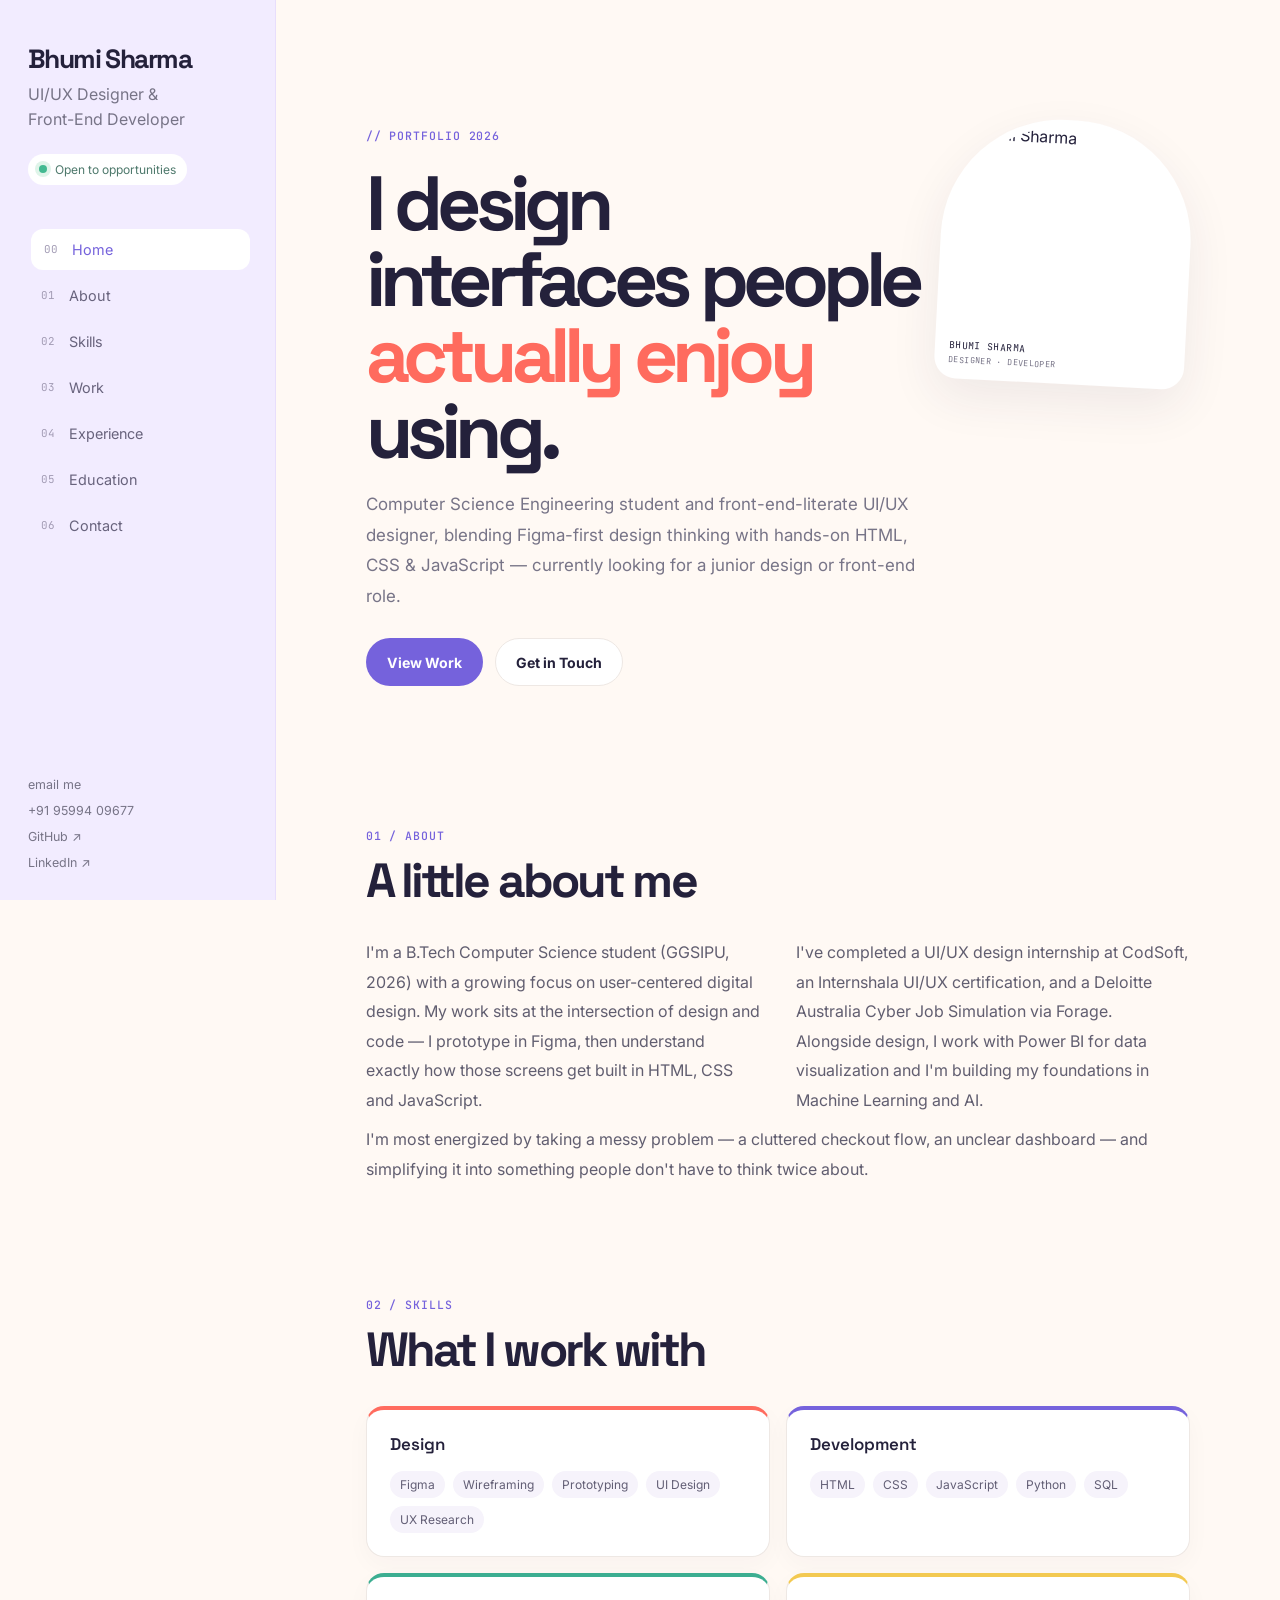
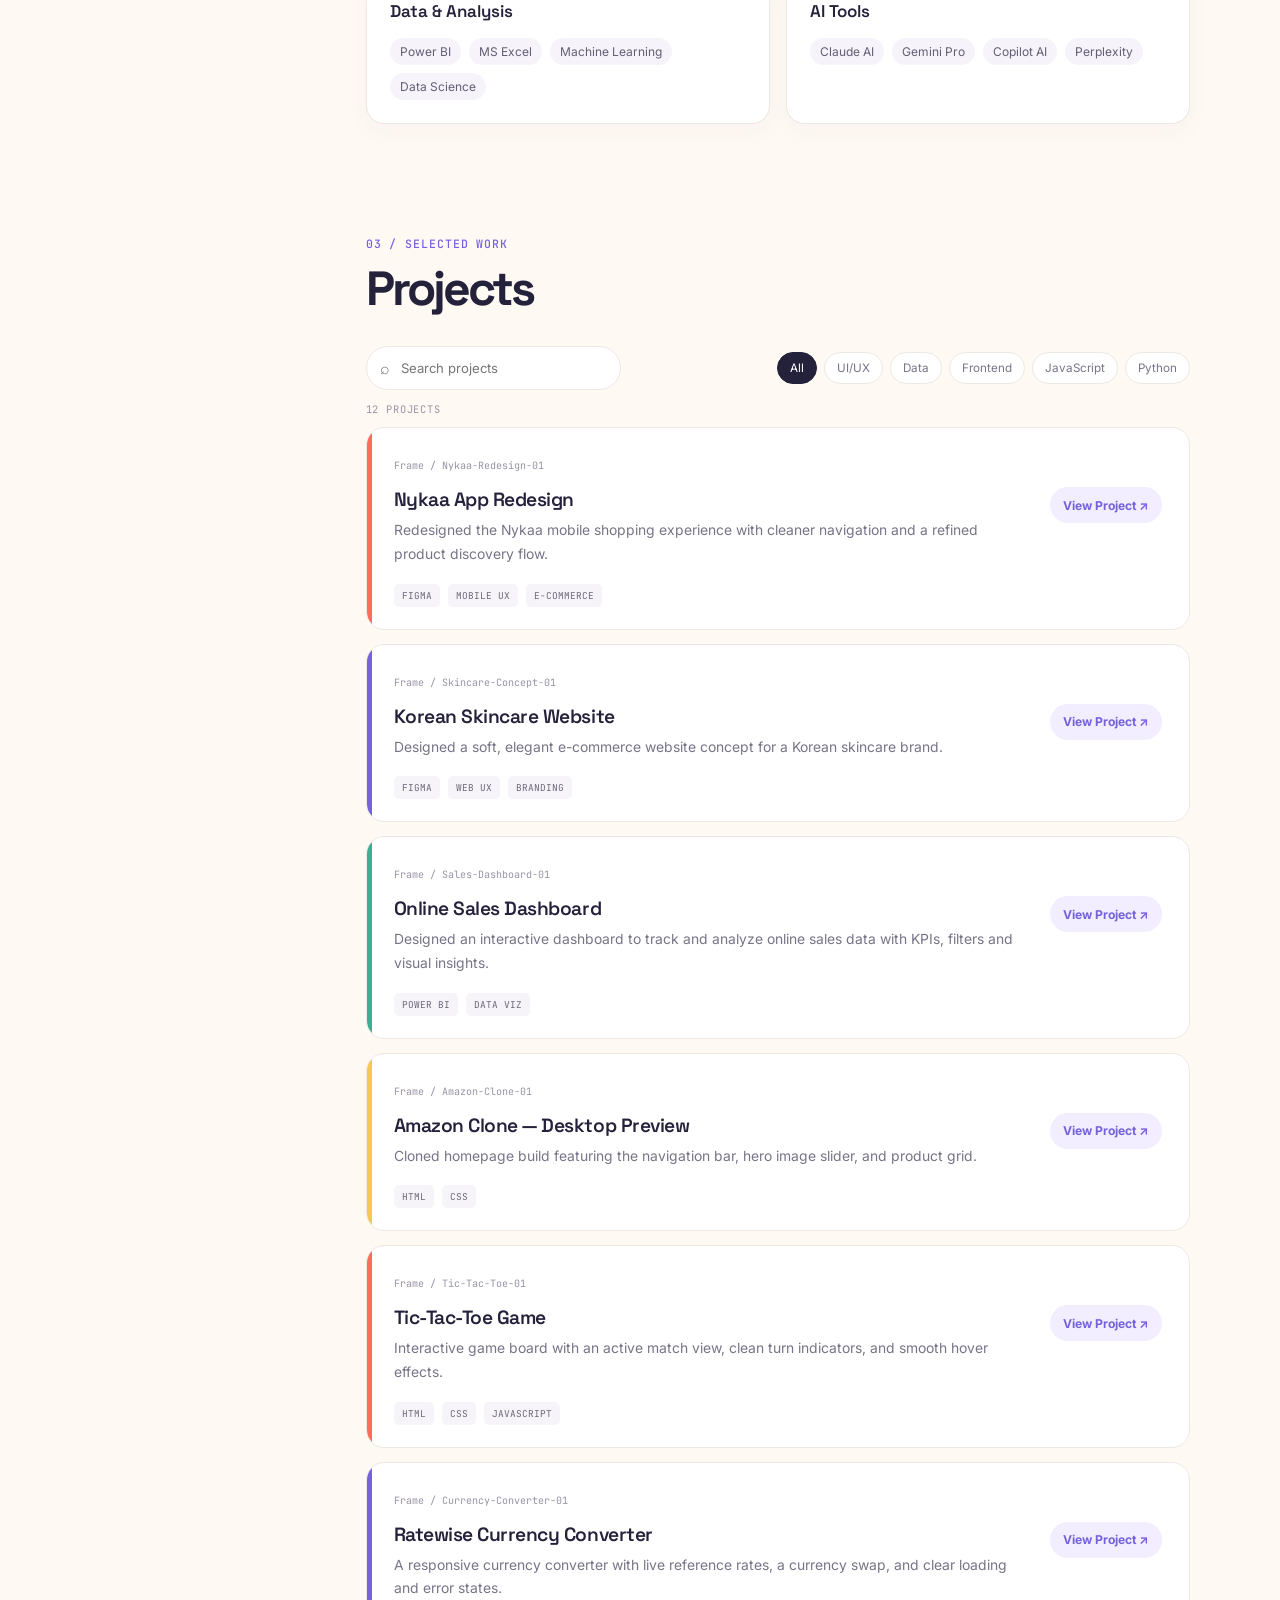
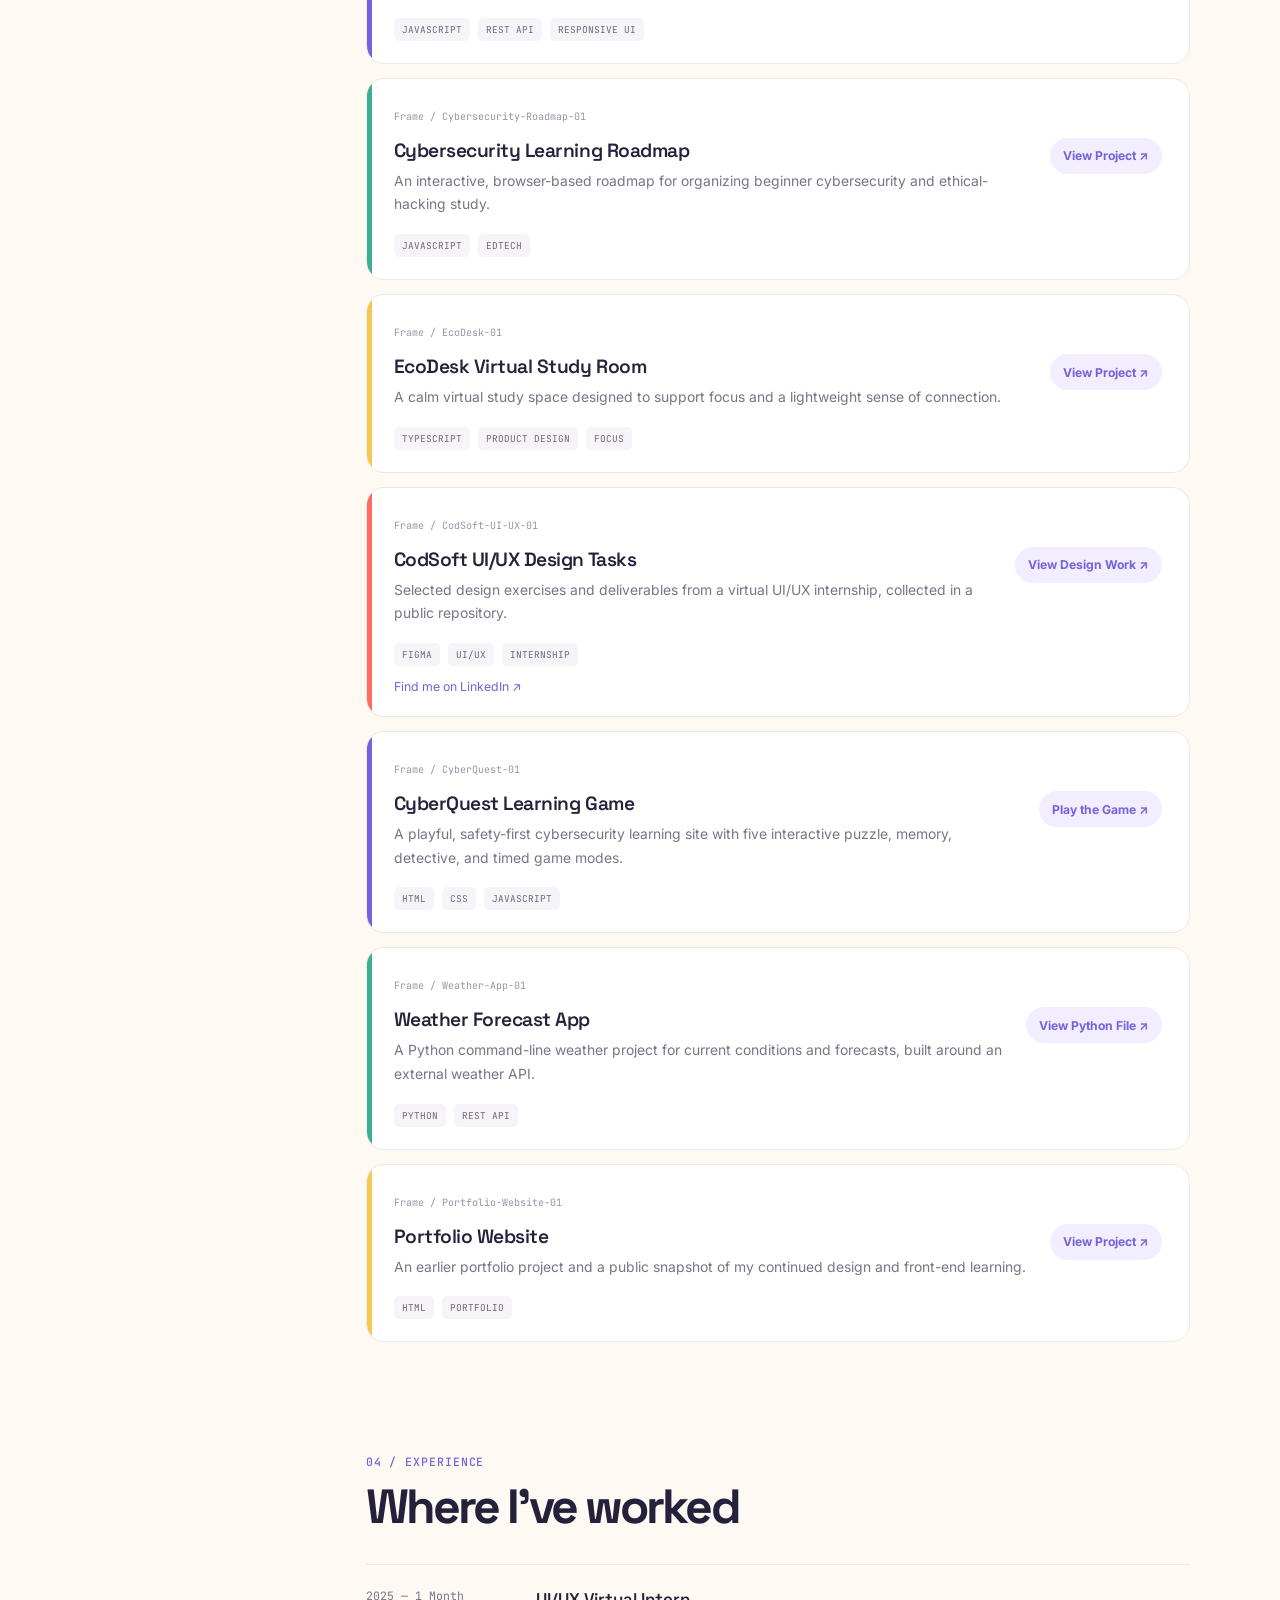
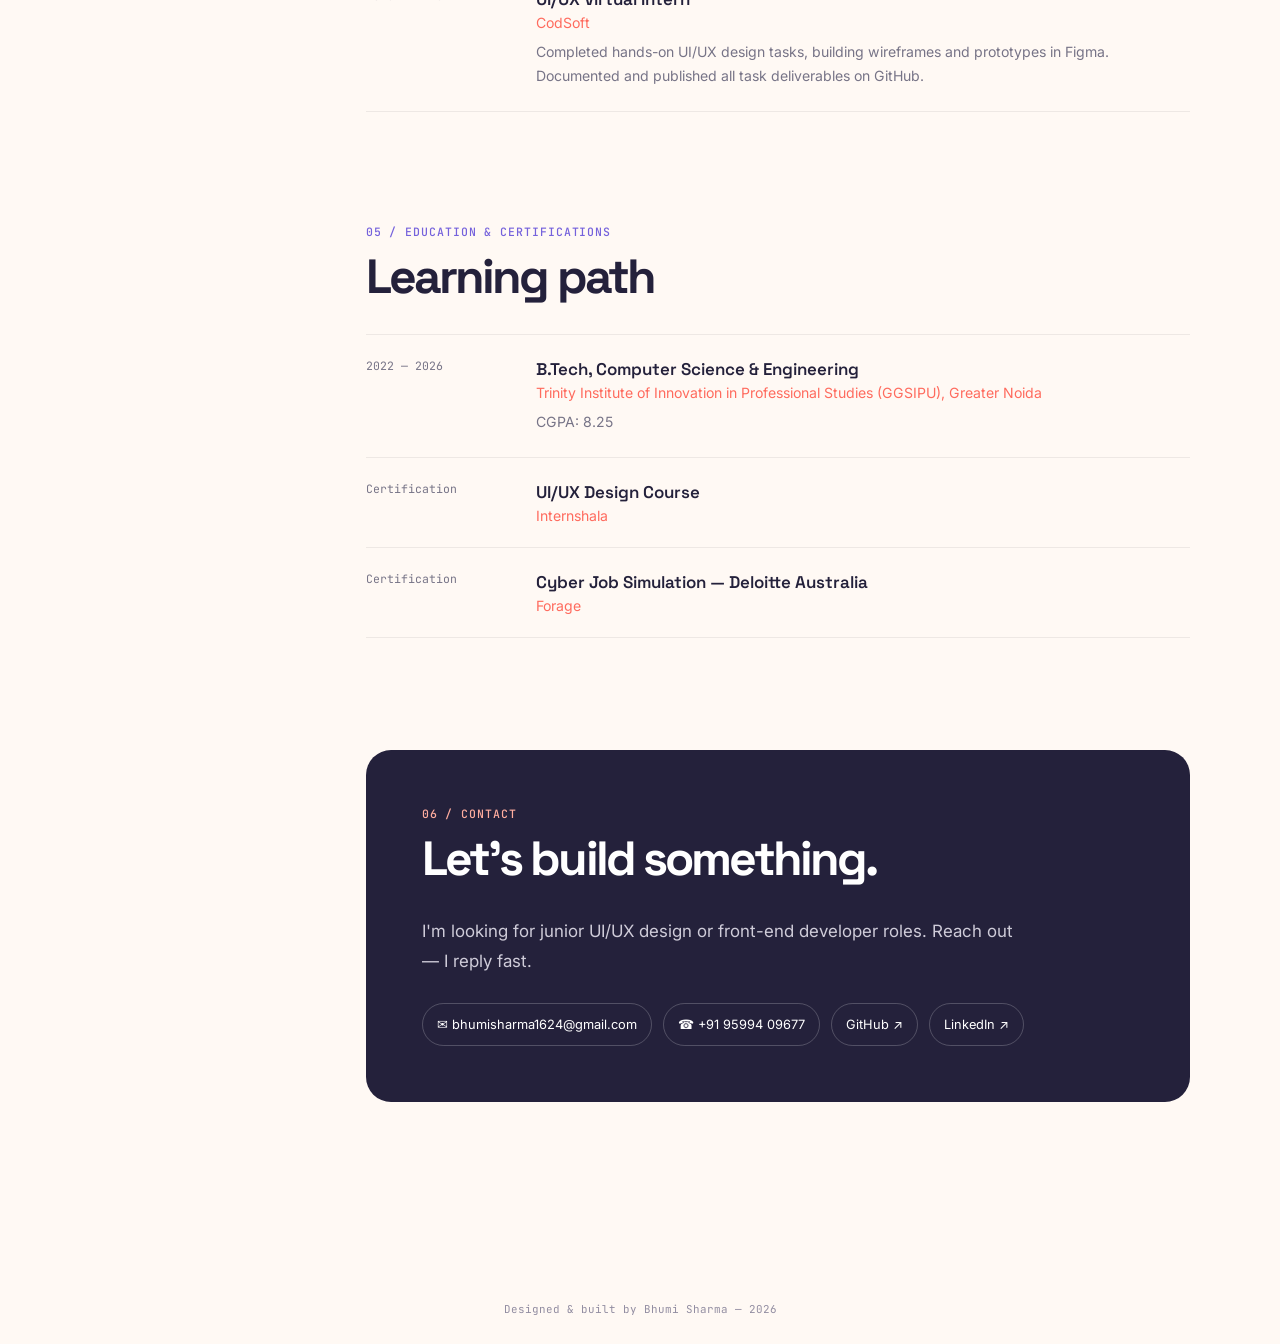
==== index.html @ 4d0ae3c6 "Add files via upload" ====
<!DOCTYPE html>
<html lang="en">
<head>
<meta charset="UTF-8">
<meta name="viewport" content="width=device-width, initial-scale=1.0">
<meta name="theme-color" content="#fff7f1">
<meta name="description" content="Bhumi Sharma — UI/UX designer and front-end developer. Explore her design and coding projects.">
<title>Bhumi Sharma — UI/UX Designer & Front-End Developer</title>
<link rel="preconnect" href="https://fonts.googleapis.com">
<link href="https://fonts.googleapis.com/css2?family=Space+Grotesk:wght@400;500;700&family=Inter:wght@400;500;600&family=JetBrains+Mono:wght@400;500&display=swap" rel="stylesheet">
<link rel="stylesheet" href="style.css">
<script src="script.js" defer></script>
</head>
<body>

<div class="wrap">
  <!-- SIDEBAR -->
  <aside>
    <div>
      <div class="brand-name">Bhumi Sharma</div>
      <div class="brand-role">UI/UX Designer &<br>Front-End Developer</div>
      <div class="status-chip"><span class="status-dot"></span> Open to opportunities</div>
      <button class="menu-toggle" type="button" aria-expanded="false" aria-controls="primary-nav">
        <span class="sr-only">Toggle navigation</span><span class="menu-lines" aria-hidden="true"></span>
      </button>
      <nav id="primary-nav" aria-label="Main navigation">
        <a href="#home"><span class="num">00</span>Home</a>
        <a href="#about"><span class="num">01</span>About</a>
        <a href="#skills"><span class="num">02</span>Skills</a>
        <a href="#work"><span class="num">03</span>Work</a>
        <a href="#experience"><span class="num">04</span>Experience</a>
        <a href="#education"><span class="num">05</span>Education</a>
        <a href="#contact"><span class="num">06</span>Contact</a>
      </nav>
    </div>
    <div class="side-footer">
      <div><a href="mailto:bhumisharma1624@gmail.com">email me</a></div>
      <div><a href="tel:+919599409677">+91 95994 09677</a></div>
      <div><a href="https://github.com/bhumisharma1624" target="_blank">GitHub ↗</a></div>
      <div><a href="https://www.linkedin.com/in/bhumi-sharma-16f" target="_blank">LinkedIn ↗</a></div>
    </div>
  </aside>

  <!-- MAIN -->
  <main>

    <!-- HERO -->
    <section id="home">
      <div class="eyebrow">// Portfolio 2026</div>
      <h1>I design interfaces people <span>actually enjoy</span> using.</h1>
      <figure class="hero-portrait">
        <img src="assets/bhumi-sharma.jpg" alt="Bhumi Sharma" width="400" height="205" fetchpriority="high">
        <figcaption><span>BHUMI SHARMA</span><span>DESIGNER · DEVELOPER</span></figcaption>
      </figure>
      <p class="hero-sub">Computer Science Engineering student and front-end-literate UI/UX designer, blending Figma-first design thinking with hands-on HTML, CSS &amp; JavaScript — currently looking for a junior design or front-end role.</p>
      <div class="hero-cta">
        <a class="btn btn-solid" href="#work">View Work</a>
        <a class="btn btn-ghost" href="#contact">Get in Touch</a>
      </div>
    </section>

    <!-- ABOUT -->
    <section id="about">
      <div class="eyebrow">01 / About</div>
      <h2>A little about me</h2>
      <div class="about-text">
        <p>I'm a B.Tech Computer Science student (GGSIPU, 2026) with a growing focus on user-centered digital design. My work sits at the intersection of design and code — I prototype in Figma, then understand exactly how those screens get built in HTML, CSS and JavaScript.</p>
        <p>I've completed a UI/UX design internship at CodSoft, an Internshala UI/UX certification, and a Deloitte Australia Cyber Job Simulation via Forage. Alongside design, I work with Power BI for data visualization and I'm building my foundations in Machine Learning and AI.</p>
        <p>I'm most energized by taking a messy problem — a cluttered checkout flow, an unclear dashboard — and simplifying it into something people don't have to think twice about.</p>
      </div>
    </section>

    <!-- SKILLS -->
    <section id="skills">
      <div class="eyebrow">02 / Skills</div>
      <h2>What I work with</h2>
      <div class="skill-groups">
        <div class="skill-card">
          <div class="skill-card-title">Design</div>
          <div class="tags">
            <span class="tag">Figma</span>
            <span class="tag">Wireframing</span>
            <span class="tag">Prototyping</span>
            <span class="tag">UI Design</span>
            <span class="tag">UX Research</span>
          </div>
        </div>
        <div class="skill-card">
          <div class="skill-card-title">Development</div>
          <div class="tags">
            <span class="tag">HTML</span>
            <span class="tag">CSS</span>
            <span class="tag">JavaScript</span>
            <span class="tag">Python</span>
            <span class="tag">SQL</span>
          </div>
        </div>
        <div class="skill-card">
          <div class="skill-card-title">Data & Analysis</div>
          <div class="tags">
            <span class="tag">Power BI</span>
            <span class="tag">MS Excel</span>
            <span class="tag">Machine Learning</span>
            <span class="tag">Data Science</span>
          </div>
        </div>
        <div class="skill-card">
          <div class="skill-card-title">AI Tools</div>
          <div class="tags">
            <span class="tag">Claude AI</span>
            <span class="tag">Gemini Pro</span>
            <span class="tag">Copilot AI</span>
            <span class="tag">Perplexity</span>
          </div>
        </div>
      </div>
    </section>

    <!-- WORK -->
    <section id="work">
      <div class="eyebrow">03 / Selected Work</div>
      <h2>Projects</h2>
      <div class="project-toolbar">
        <label class="project-search"><span aria-hidden="true">⌕</span><span class="sr-only">Search projects</span><input id="project-search" type="search" placeholder="Search projects" autocomplete="off"></label>
        <div class="project-filters" id="project-filters" aria-label="Filter projects"></div>
      </div>
      <p class="results-count" id="results-count" aria-live="polite"></p>
      <div class="project-list" id="project-list">

        <div class="frame" data-category="UI/UX">
          <span class="frame-label">Frame / Nykaa-Redesign-01</span>
          <div class="frame-top">
            <div>
              <div class="frame-title">Nykaa App Redesign</div>
              <p class="frame-desc">Redesigned the Nykaa mobile shopping experience with cleaner navigation and a refined product discovery flow.</p>
            </div>
            <a class="frame-link" href="https://www.figma.com/design/E8akYibyXqgddfeX1jQakf" target="_blank">View Project ↗</a>
          </div>
          <div class="frame-tags"><span class="frame-tag">FIGMA</span><span class="frame-tag">MOBILE UX</span><span class="frame-tag">E-COMMERCE</span></div>
        </div>

        <div class="frame" data-category="UI/UX">
          <span class="frame-label">Frame / Skincare-Concept-01</span>
          <div class="frame-top">
            <div>
              <div class="frame-title">Korean Skincare Website</div>
              <p class="frame-desc">Designed a soft, elegant e-commerce website concept for a Korean skincare brand.</p>
            </div>
            <a class="frame-link" href="https://www.figma.com/design/UzXUV9oqeUKRhivKxkJykG/Korean-Skincare" target="_blank">View Project ↗</a>
          </div>
          <div class="frame-tags"><span class="frame-tag">FIGMA</span><span class="frame-tag">WEB UX</span><span class="frame-tag">BRANDING</span></div>
        </div>

        <div class="frame" data-category="Data">
          <span class="frame-label">Frame / Sales-Dashboard-01</span>
          <div class="frame-top">
            <div>
              <div class="frame-title">Online Sales Dashboard</div>
              <p class="frame-desc">Designed an interactive dashboard to track and analyze online sales data with KPIs, filters and visual insights.</p>
            </div>
            <a class="frame-link" href="https://github.com/bhumisharma1624/sales-data-dashboard" target="_blank">View Project ↗</a>
          </div>
          <div class="frame-tags"><span class="frame-tag">POWER BI</span><span class="frame-tag">DATA VIZ</span></div>
        </div>

        <div class="frame" data-category="Frontend">
          <span class="frame-label">Frame / Amazon-Clone-01</span>
          <div class="frame-top">
            <div>
              <div class="frame-title">Amazon Clone — Desktop Preview</div>
              <p class="frame-desc">Cloned homepage build featuring the navigation bar, hero image slider, and product grid.</p>
            </div>
            <a class="frame-link" href="https://github.com/bhumisharma1624/Amazon-Clone" target="_blank">View Project ↗</a>
          </div>
          <div class="frame-tags"><span class="frame-tag">HTML</span><span class="frame-tag">CSS</span></div>
        </div>

        <div class="frame" data-category="JavaScript">
          <span class="frame-label">Frame / Tic-Tac-Toe-01</span>
          <div class="frame-top">
            <div>
              <div class="frame-title">Tic-Tac-Toe Game</div>
              <p class="frame-desc">Interactive game board with an active match view, clean turn indicators, and smooth hover effects.</p>
            </div>
            <a class="frame-link" href="https://github.com/bhumisharma1624/Tic-Tac-Toe-Game" target="_blank">View Project ↗</a>
          </div>
          <div class="frame-tags"><span class="frame-tag">HTML</span><span class="frame-tag">CSS</span><span class="frame-tag">JAVASCRIPT</span></div>
        </div>

        <div class="frame" data-category="JavaScript">
          <span class="frame-label">Frame / Currency-Converter-01</span>
          <div class="frame-top"><div><div class="frame-title">Ratewise Currency Converter</div>
            <p class="frame-desc">A responsive currency converter with live reference rates, a currency swap, and clear loading and error states.</p></div>
            <a class="frame-link" href="https://github.com/bhumisharma1624/Currency-Converter" target="_blank" rel="noopener noreferrer">View Project ↗</a></div>
          <div class="frame-tags"><span class="frame-tag">JAVASCRIPT</span><span class="frame-tag">REST API</span><span class="frame-tag">RESPONSIVE UI</span></div>
        </div>

        <div class="frame" data-category="JavaScript">
          <span class="frame-label">Frame / Cybersecurity-Roadmap-01</span>
          <div class="frame-top"><div><div class="frame-title">Cybersecurity Learning Roadmap</div>
            <p class="frame-desc">An interactive, browser-based roadmap for organizing beginner cybersecurity and ethical-hacking study.</p></div>
            <a class="frame-link" href="https://github.com/bhumisharma1624/Cyber-Security-And-Ethical-Hacking-Roadmap-" target="_blank" rel="noopener noreferrer">View Project ↗</a></div>
          <div class="frame-tags"><span class="frame-tag">JAVASCRIPT</span><span class="frame-tag">EDTECH</span></div>
        </div>

        <div class="frame" data-category="Frontend">
          <span class="frame-label">Frame / EcoDesk-01</span>
          <div class="frame-top"><div><div class="frame-title">EcoDesk Virtual Study Room</div>
            <p class="frame-desc">A calm virtual study space designed to support focus and a lightweight sense of connection.</p></div>
            <a class="frame-link" href="https://github.com/bhumisharma1624/EcoDesk-Virtual-Study-Room-" target="_blank" rel="noopener noreferrer">View Project ↗</a></div>
          <div class="frame-tags"><span class="frame-tag">TYPESCRIPT</span><span class="frame-tag">PRODUCT DESIGN</span><span class="frame-tag">FOCUS</span></div>
        </div>

        <div class="frame" data-category="UI/UX">
          <span class="frame-label">Frame / CodSoft-UI-UX-01</span>
          <div class="frame-top"><div><div class="frame-title">CodSoft UI/UX Design Tasks</div>
            <p class="frame-desc">Selected design exercises and deliverables from a virtual UI/UX internship, collected in a public repository.</p></div>
            <a class="frame-link" href="https://github.com/bhumisharma1624/Codsoft-Task" target="_blank" rel="noopener noreferrer">View Design Work ↗</a></div>
          <div class="frame-tags"><span class="frame-tag">FIGMA</span><span class="frame-tag">UI/UX</span><span class="frame-tag">INTERNSHIP</span></div>
          <div class="frame-secondary-link"><a href="https://www.linkedin.com/in/bhumi-sharma-16f" target="_blank" rel="noopener noreferrer">Find me on LinkedIn ↗</a></div>
        </div>

        <div class="frame" data-category="Frontend">
          <span class="frame-label">Frame / CyberQuest-01</span>
          <div class="frame-top"><div><div class="frame-title">CyberQuest Learning Game</div>
            <p class="frame-desc">A playful, safety-first cybersecurity learning site with five interactive puzzle, memory, detective, and timed game modes.</p></div>
            <a class="frame-link" href="../SafetyGame/index.html">Play the Game ↗</a></div>
          <div class="frame-tags"><span class="frame-tag">HTML</span><span class="frame-tag">CSS</span><span class="frame-tag">JAVASCRIPT</span></div>
        </div>

        <div class="frame" data-category="Python">
          <span class="frame-label">Frame / Weather-App-01</span>
          <div class="frame-top"><div><div class="frame-title">Weather Forecast App</div>
            <p class="frame-desc">A Python command-line weather project for current conditions and forecasts, built around an external weather API.</p></div>
            <a class="frame-link" href="../WeatherApp.py">View Python File ↗</a></div>
          <div class="frame-tags"><span class="frame-tag">PYTHON</span><span class="frame-tag">REST API</span></div>
        </div>

        <div class="frame" data-category="Frontend">
          <span class="frame-label">Frame / Portfolio-Website-01</span>
          <div class="frame-top"><div><div class="frame-title">Portfolio Website</div>
            <p class="frame-desc">An earlier portfolio project and a public snapshot of my continued design and front-end learning.</p></div>
            <a class="frame-link" href="https://github.com/bhumisharma1624/My-Portfolio" target="_blank" rel="noopener noreferrer">View Project ↗</a></div>
          <div class="frame-tags"><span class="frame-tag">HTML</span><span class="frame-tag">PORTFOLIO</span></div>
        </div>

      </div>
      <div class="empty-state" id="empty-state" hidden><h3>No matching projects</h3><p>Try a different search or category.</p></div>
    </section>

    <!-- EXPERIENCE -->
    <section id="experience">
      <div class="eyebrow">04 / Experience</div>
      <h2>Where I've worked</h2>
      <div class="tl-item">
        <div class="tl-date">2025 — 1 Month</div>
        <div>
          <div class="tl-role">UI/UX Virtual Intern</div>
          <div class="tl-org">CodSoft</div>
          <div class="tl-desc">Completed hands-on UI/UX design tasks, building wireframes and prototypes in Figma. Documented and published all task deliverables on GitHub.</div>
        </div>
      </div>
    </section>

    <!-- EDUCATION -->
    <section id="education">
      <div class="eyebrow">05 / Education & Certifications</div>
      <h2>Learning path</h2>
      <div class="tl-item">
        <div class="tl-date">2022 — 2026</div>
        <div>
          <div class="tl-role">B.Tech, Computer Science & Engineering</div>
          <div class="tl-org">Trinity Institute of Innovation in Professional Studies (GGSIPU), Greater Noida</div>
          <div class="tl-desc">CGPA: 8.25</div>
        </div>
      </div>
      <div class="tl-item">
        <div class="tl-date">Certification</div>
        <div>
          <div class="tl-role">UI/UX Design Course</div>
          <div class="tl-org">Internshala</div>
        </div>
      </div>
      <div class="tl-item">
        <div class="tl-date">Certification</div>
        <div>
          <div class="tl-role">Cyber Job Simulation — Deloitte Australia</div>
          <div class="tl-org">Forage</div>
        </div>
      </div>
    </section>

    <!-- CONTACT -->
    <section id="contact">
      <div class="contact-box">
        <div class="eyebrow">06 / Contact</div>
        <h2>Let's build something.</h2>
        <p class="hero-sub">I'm looking for junior UI/UX design or front-end developer roles. Reach out — I reply fast.</p>
        <div class="contact-grid">
          <a class="contact-pill" href="mailto:bhumisharma1624@gmail.com">✉ bhumisharma1624@gmail.com</a>
          <a class="contact-pill" href="tel:+919599409677">☎ +91 95994 09677</a>
          <a class="contact-pill" href="https://github.com/bhumisharma1624" target="_blank">GitHub ↗</a>
          <a class="contact-pill" href="https://www.linkedin.com/in/bhumi-sharma-16f" target="_blank">LinkedIn ↗</a>
        </div>
      </div>
    </section>

  </main>
</div>

<footer>Designed & built by Bhumi Sharma — 2026</footer>
</body>
</html>
---- style.css ----
:root {
  color-scheme: light;
  --paper: #fff9f4;
  --surface: #ffffff;
  --ink: #24213b;
  --muted: #777487;
  --line: #eee8e4;
  --coral: #ff6b5e;
  --pink: #f5b5c8;
  --violet: #7562dc;
  --mint: #3cae91;
  --yellow: #f3c951;
  --blue: #70a9e8;
  --shadow: 0 18px 48px rgba(52, 39, 72, .08);
  font-family: "Inter", sans-serif;
  font-synthesis: none;
  text-rendering: optimizeLegibility;
  scroll-behavior: smooth;
}

* { box-sizing: border-box; }
body { margin: 0; background: var(--paper); color: var(--ink); }
a { color: inherit; text-decoration: none; }
button, input { font: inherit; }
button:focus-visible, a:focus-visible, input:focus-visible { outline: 3px solid var(--violet); outline-offset: 4px; }
.sr-only { position: absolute; width: 1px; height: 1px; padding: 0; margin: -1px; overflow: hidden; clip: rect(0, 0, 0, 0); white-space: nowrap; border: 0; }

.wrap { min-height: 100vh; display: grid; grid-template-columns: 276px minmax(0, 1fr); }
aside {
  position: sticky; top: 0; height: 100vh; padding: 42px 28px 30px;
  display: flex; flex-direction: column; justify-content: space-between;
  background: #f2ecff; border-right: 1px solid #e8defc; z-index: 5;
}
.brand-name { font: 700 1.65rem "Space Grotesk", sans-serif; letter-spacing: -.06em; }
.brand-role { margin-top: 6px; color: var(--muted); line-height: 1.55; }
.status-chip { display: inline-flex; align-items: center; gap: 8px; margin-top: 22px; padding: 8px 11px; border-radius: 999px; background: #fff; font-size: .75rem; color: #4e796c; }
.status-dot { width: 8px; height: 8px; border-radius: 50%; background: #43b991; box-shadow: 0 0 0 4px #dff4e9; }
nav { display: grid; gap: 5px; margin-top: 44px; }
nav a { display: flex; gap: 14px; align-items: center; padding: 12px 13px; border-radius: 12px; color: #68637d; font-size: .9rem; transition: background .2s, color .2s, transform .2s; }
nav a:hover, nav a.active { background: #fff; color: var(--violet); transform: translateX(3px); }
.num { color: #a29bb4; font: .68rem "JetBrains Mono", monospace; }
.side-footer { display: grid; gap: 11px; color: var(--muted); font-size: .78rem; }
.side-footer a:hover { color: var(--violet); }
.menu-toggle { display: none; }

main { width: min(100%, 1100px); padding: 72px clamp(28px, 7vw, 104px) 60px; }
main section { scroll-margin-top: 38px; margin-bottom: 112px; }
#home { position: relative; min-height: 490px; margin-top: 20px !important; padding: 36px 0 30px; }
.eyebrow { color: var(--violet); font: 500 .72rem "JetBrains Mono", monospace; letter-spacing: .08em; text-transform: uppercase; }
h1, h2, h3, p, figure { margin-top: 0; }
h1, h2, h3 { font-family: "Space Grotesk", sans-serif; }
h1 { width: calc(100% - 270px); max-width: 720px; margin: 22px 0 20px; font-size: clamp(3rem, 6vw, 5.2rem); line-height: .99; letter-spacing: -.075em; }
h1 span { color: var(--coral); }
h2 { margin: 12px 0 30px; font-size: clamp(2rem, 4vw, 3rem); line-height: 1.1; letter-spacing: -.06em; }
.hero-sub { max-width: 610px; margin: 0; color: var(--muted); font-size: 1.06rem; line-height: 1.8; }
#home .hero-sub { max-width: calc(100% - 270px); }
.hero-cta { display: flex; flex-wrap: wrap; gap: 12px; margin-top: 27px; }
.btn { display: inline-flex; align-items: center; justify-content: center; min-height: 48px; padding: 0 20px; border: 1px solid transparent; border-radius: 999px; font-weight: 700; font-size: .88rem; transition: transform .2s, box-shadow .2s; }
.btn:hover { transform: translateY(-3px); box-shadow: 0 10px 24px #7562dc24; }
.btn-solid { background: var(--violet); color: white; }
.btn-ghost { background: white; border-color: var(--line); }
.hero-portrait { position: absolute; top: 28px; right: 0; width: min(31%, 250px); margin: 0; padding: 8px; background: white; border-radius: 120px 120px 22px 22px; box-shadow: var(--shadow); transform: rotate(3deg); }
.hero-portrait img { display: block; width: 100%; aspect-ratio: 4 / 5; object-fit: cover; object-position: center 38%; border-radius: 110px 110px 16px 16px; }
.hero-portrait figcaption { display: flex; flex-direction: column; gap: 3px; padding: 11px 6px 6px; font: .6rem "JetBrains Mono", monospace; letter-spacing: .04em; }
.hero-portrait figcaption span:last-child { color: var(--muted); font-size: .52rem; }

.about-text { display: grid; grid-template-columns: repeat(2, minmax(0, 1fr)); gap: 10px 36px; }
.about-text p { margin: 0; color: #615e70; line-height: 1.85; }
.about-text p:last-child { grid-column: 1 / -1; }
.skill-groups { display: grid; grid-template-columns: repeat(2, minmax(0, 1fr)); gap: 16px; }
.skill-card { min-height: 148px; padding: 23px; border: 1px solid var(--line); border-radius: 18px; background: var(--surface); box-shadow: 0 8px 24px #34274808; }
.skill-card:nth-child(4n + 1) { border-top: 4px solid var(--coral); }
.skill-card:nth-child(4n + 2) { border-top: 4px solid var(--violet); }
.skill-card:nth-child(4n + 3) { border-top: 4px solid var(--mint); }
.skill-card:nth-child(4n) { border-top: 4px solid var(--yellow); }
.skill-card-title { margin-bottom: 16px; font: 600 1.06rem "Space Grotesk", sans-serif; }
.tags, .frame-tags { display: flex; flex-wrap: wrap; gap: 8px; }
.tag { padding: 6px 10px; border-radius: 999px; background: #f6f3fb; color: #625e75; font-size: .75rem; }

.project-toolbar { display: flex; align-items: center; justify-content: space-between; gap: 15px; margin-bottom: 12px; }
.project-search { min-width: 180px; display: flex; align-items: center; gap: 9px; padding: 0 13px; border: 1px solid var(--line); border-radius: 999px; background: white; color: var(--muted); }
.project-search input { width: 100%; height: 42px; border: 0; outline: 0; background: transparent; color: var(--ink); font-size: .82rem; }
.project-search input:focus-visible { outline: 0; }
.project-filters { display: flex; flex-wrap: wrap; justify-content: flex-end; gap: 7px; }
.filter-button { padding: 8px 12px; border: 1px solid var(--line); border-radius: 999px; background: white; color: var(--muted); cursor: pointer; font-size: .73rem; transition: all .2s; }
.filter-button:hover, .filter-button.is-active { border-color: var(--ink); background: var(--ink); color: white; }
.results-count { min-height: 15px; margin: 0 0 10px; color: #9893a4; font: .65rem "JetBrains Mono", monospace; letter-spacing: .08em; }
.project-list { display: grid; gap: 14px; }
.frame { position: relative; overflow: hidden; padding: 25px 27px 22px; border: 1px solid var(--line); border-radius: 18px; background: var(--surface); transition: transform .22s, box-shadow .22s, border-color .22s; }
.frame::before { position: absolute; inset: 0 auto 0 0; width: 5px; background: var(--frame-accent, var(--violet)); content: ""; }
.frame:nth-child(4n + 1) { --frame-accent: var(--coral); }
.frame:nth-child(4n + 2) { --frame-accent: var(--violet); }
.frame:nth-child(4n + 3) { --frame-accent: var(--mint); }
.frame:nth-child(4n) { --frame-accent: var(--yellow); }
.frame:hover { transform: translateY(-3px); border-color: #e2d7f4; box-shadow: var(--shadow); }
.frame-label { display: inline-block; margin-bottom: 15px; color: #9993a5; font: .63rem "JetBrains Mono", monospace; }
.frame-top { display: flex; align-items: flex-start; justify-content: space-between; gap: 20px; }
.frame-title { font: 600 1.2rem "Space Grotesk", sans-serif; letter-spacing: -.025em; }
.frame-desc { max-width: 640px; margin: 7px 0 0; color: var(--muted); font-size: .87rem; line-height: 1.7; }
.frame-link { flex: 0 0 auto; display: inline-flex; align-items: center; min-height: 36px; padding: 0 13px; border-radius: 999px; background: #f2edff; color: var(--violet); font-size: .76rem; font-weight: 700; transition: background .2s, color .2s; }
.frame-link:hover { background: var(--violet); color: white; }
.frame-tags { margin-top: 17px; }
.frame-tag { padding: 5px 8px; border-radius: 5px; background: #f6f4f9; color: #6c6879; font: .59rem "JetBrains Mono", monospace; }
.frame-secondary-link { margin-top: 13px; font-size: .77rem; color: var(--violet); }
.frame-secondary-link a:hover { text-decoration: underline; }
.empty-state { padding: 38px; border: 1px dashed #d9d2e7; border-radius: 18px; text-align: center; }
.empty-state h3 { margin-bottom: 6px; }
.empty-state p { margin: 0; color: var(--muted); }

.tl-item { display: grid; grid-template-columns: 145px minmax(0, 1fr); gap: 25px; padding: 23px 0; border-top: 1px solid var(--line); }
.tl-item:last-child { border-bottom: 1px solid var(--line); }
.tl-date { color: var(--muted); font: .72rem "JetBrains Mono", monospace; }
.tl-role { font: 600 1.06rem "Space Grotesk", sans-serif; }
.tl-org { margin-top: 4px; color: var(--coral); font-size: .88rem; }
.tl-desc { max-width: 650px; margin: 9px 0 0; color: var(--muted); font-size: .88rem; line-height: 1.7; }
.contact-box { padding: clamp(28px, 5vw, 56px); border-radius: 25px; background: var(--ink); color: white; }
.contact-box h2 { color: white; }
.contact-box .hero-sub { color: #cfccd9; }
.contact-box .eyebrow { color: #ffad9f !important; }
.contact-grid { display: flex; flex-wrap: wrap; gap: 11px; margin-top: 26px; }
.contact-pill { display: inline-flex; align-items: center; min-height: 43px; padding: 0 14px; border: 1px solid #ffffff36; border-radius: 999px; color: #fff; font-size: .8rem; transition: border-color .2s, background .2s; }
.contact-pill:hover { border-color: #ffad9f; background: #ffffff12; }
footer { padding: 28px; color: #928da1; text-align: center; font: .68rem "JetBrains Mono", monospace; }

@media (max-width: 1050px) {
  .wrap { grid-template-columns: 235px minmax(0, 1fr); }
  aside { padding-inline: 21px; }
  main { padding-inline: clamp(25px, 5vw, 64px); }
  .hero-portrait { width: min(28%, 210px); }
}
@media (max-width: 760px) {
  .wrap { display: block; }
  aside { position: sticky; top: 0; height: auto; min-height: 74px; padding: 13px 20px; flex-direction: row; align-items: center; gap: 12px; border-right: 0; border-bottom: 1px solid #e8defc; }
  aside > div:first-child { display: flex; flex-wrap: wrap; align-items: center; column-gap: 12px; }
  .brand-name { font-size: 1.25rem; }
  .brand-role { display: none; }
  .status-chip { margin: 4px 0 0; padding: 6px 9px; font-size: .67rem; }
  .menu-toggle { display: grid; place-items: center; width: 42px; height: 42px; margin-left: auto; border: 1px solid #ddd4f0; border-radius: 12px; background: white; cursor: pointer; }
  .menu-lines, .menu-lines::before, .menu-lines::after { display: block; width: 17px; height: 2px; border-radius: 3px; background: var(--ink); transition: transform .2s; }
  .menu-lines { position: relative; }
  .menu-lines::before, .menu-lines::after { position: absolute; left: 0; content: ""; }
  .menu-lines::before { transform: translateY(-5px); }
  .menu-lines::after { transform: translateY(5px); }
  .menu-toggle[aria-expanded="true"] .menu-lines { background: transparent; }
  .menu-toggle[aria-expanded="true"] .menu-lines::before { transform: rotate(45deg); }
  .menu-toggle[aria-expanded="true"] .menu-lines::after { transform: rotate(-45deg); }
  nav { position: absolute; top: calc(100% + 1px); right: 0; left: 0; display: none; gap: 3px; margin: 0; padding: 12px 18px 18px; border-bottom: 1px solid #e8defc; background: #f2ecff; box-shadow: 0 15px 20px #3427480d; }
  nav.is-open { display: grid; }
  nav a { padding: 10px 12px; }
  .side-footer { display: none; }
  main { padding: 36px 22px 35px; }
  main section { margin-bottom: 78px; }
  #home { min-height: 0; padding-top: 15px; padding-right: 0; }
  h1 { width: 100%; max-width: 590px; padding-right: 0; font-size: clamp(2.85rem, 10vw, 4.7rem); }
  #home .hero-sub { max-width: 100%; }
  .hero-portrait { position: relative; top: auto; right: auto; width: min(70%, 260px); margin: 26px auto 28px 8px; }
  .hero-portrait img { aspect-ratio: 4 / 4.2; }
  .about-text { grid-template-columns: 1fr; gap: 14px; }
  .about-text p:last-child { grid-column: auto; }
  .skill-groups { gap: 12px; }
  .skill-card { padding: 19px; }
  .project-toolbar { align-items: stretch; flex-direction: column; }
  .project-search { width: 100%; }
  .project-filters { justify-content: flex-start; }
  .frame { padding: 21px 19px 19px; }
  .frame-top { flex-direction: column; gap: 14px; }
  .frame-link { align-self: flex-start; }
  .tl-item { grid-template-columns: 1fr; gap: 9px; }
}
@media (max-width: 460px) {
  .status-chip { font-size: .61rem; }
  .skill-groups { grid-template-columns: 1fr; }
  .hero-cta { gap: 8px; }
  .btn { min-height: 44px; padding-inline: 15px; }
  .contact-grid { flex-direction: column; align-items: flex-start; }
  .contact-pill { max-width: 100%; overflow-wrap: anywhere; }
}
@media (prefers-reduced-motion: reduce) {
  *, *::before, *::after { scroll-behavior: auto !important; animation-duration: .01ms !important; animation-iteration-count: 1 !important; transition-duration: .01ms !important; }
}
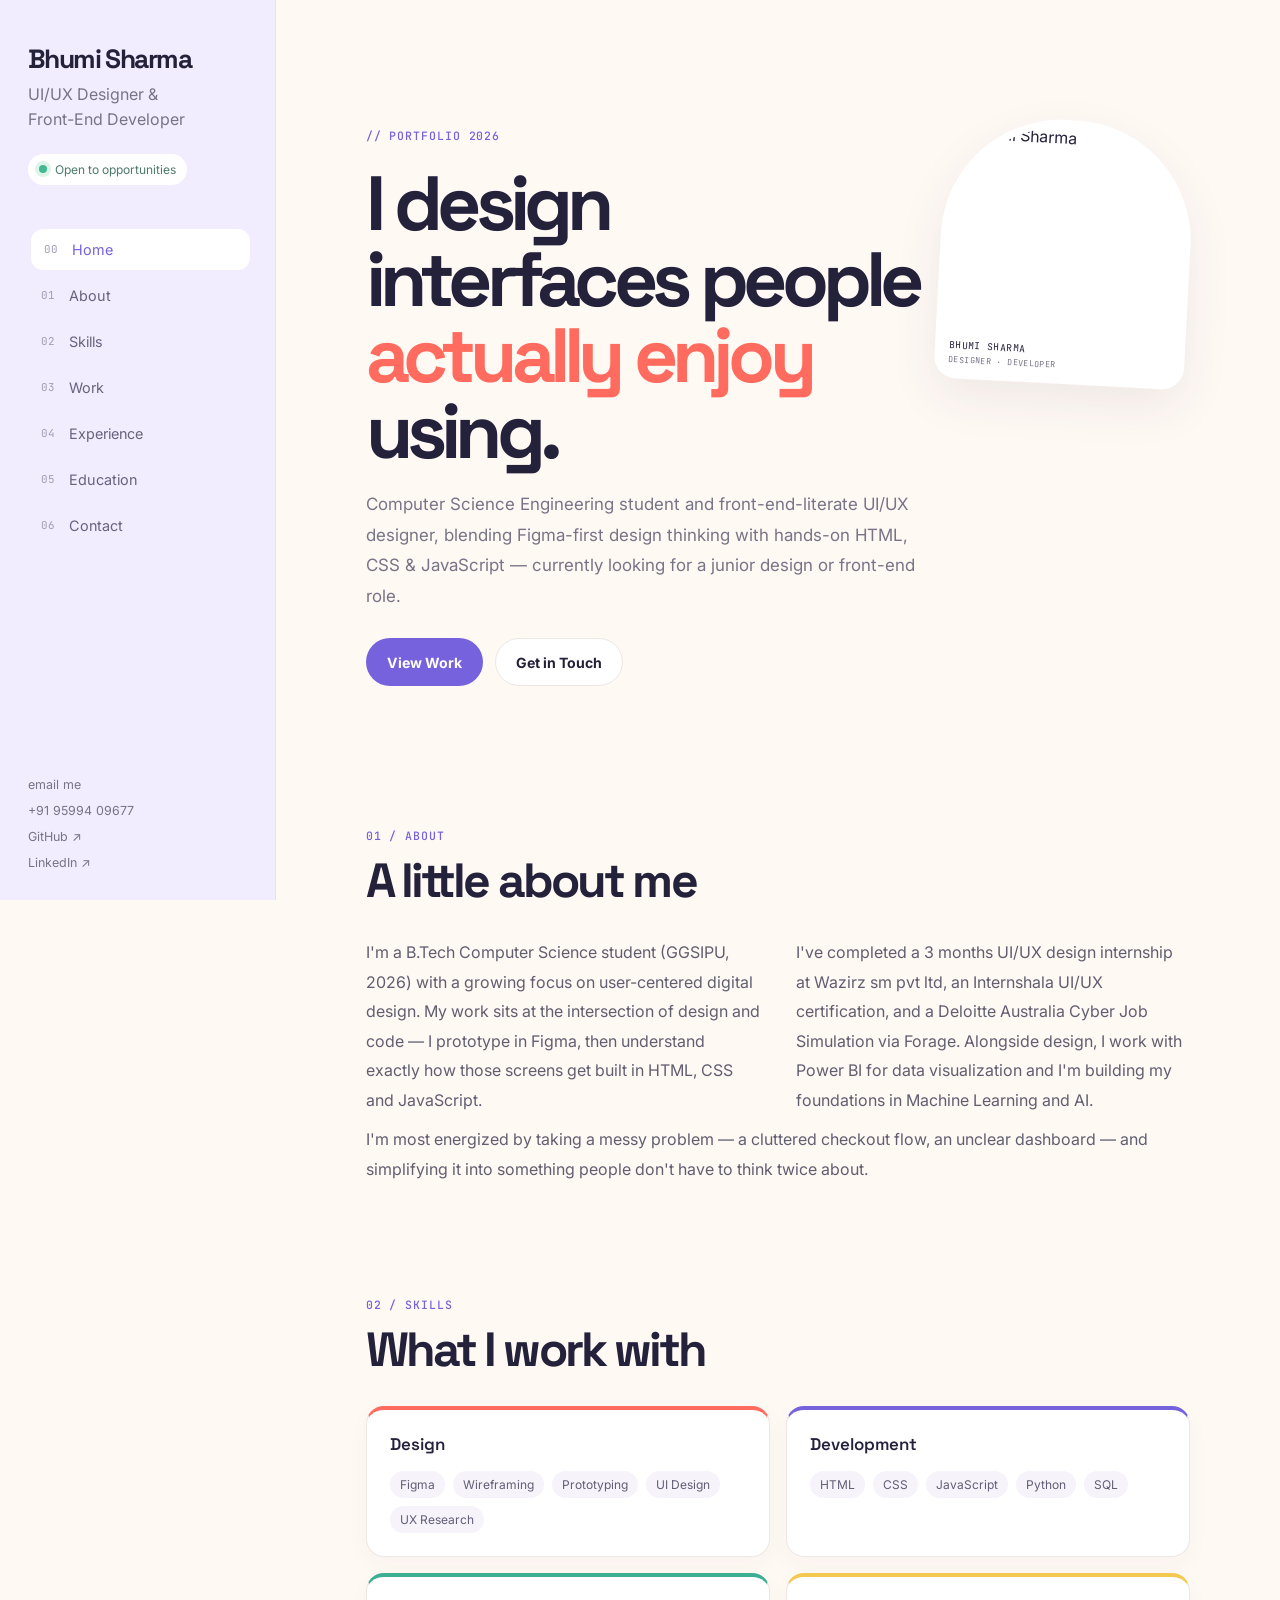
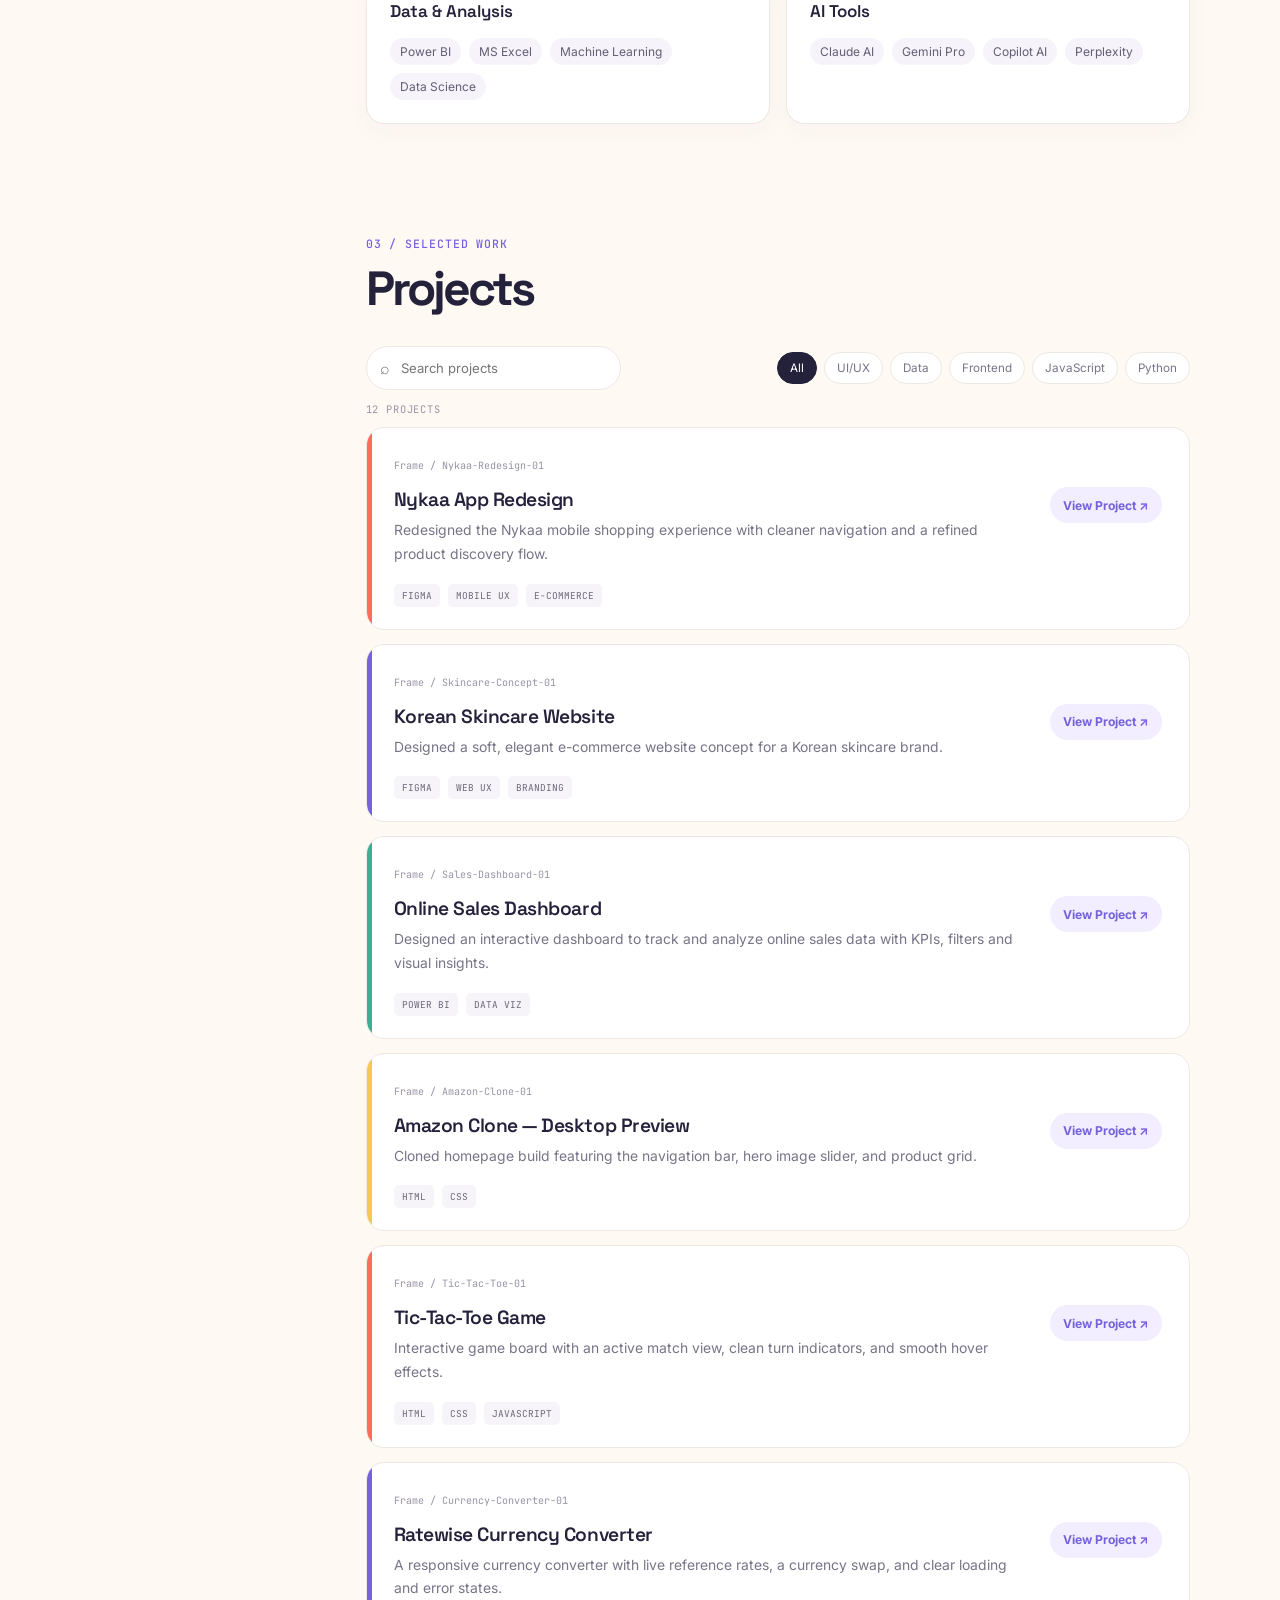
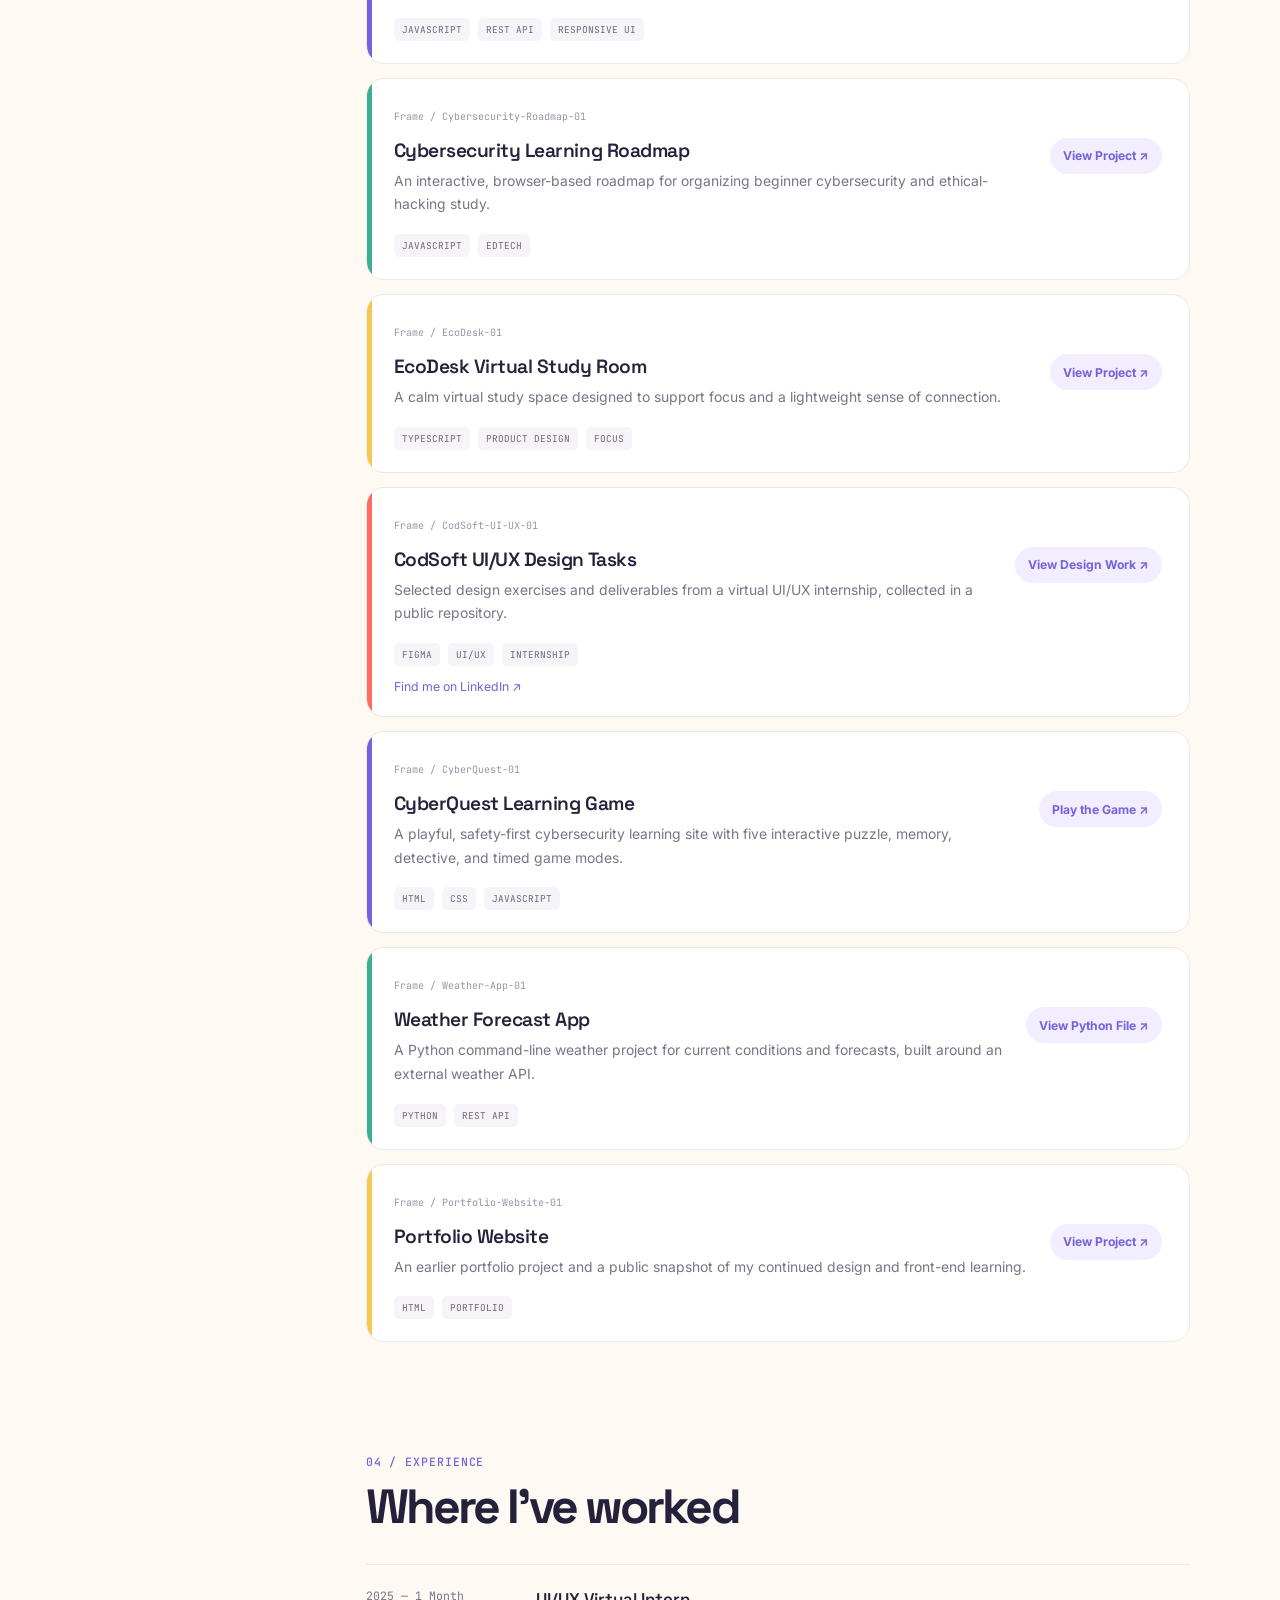
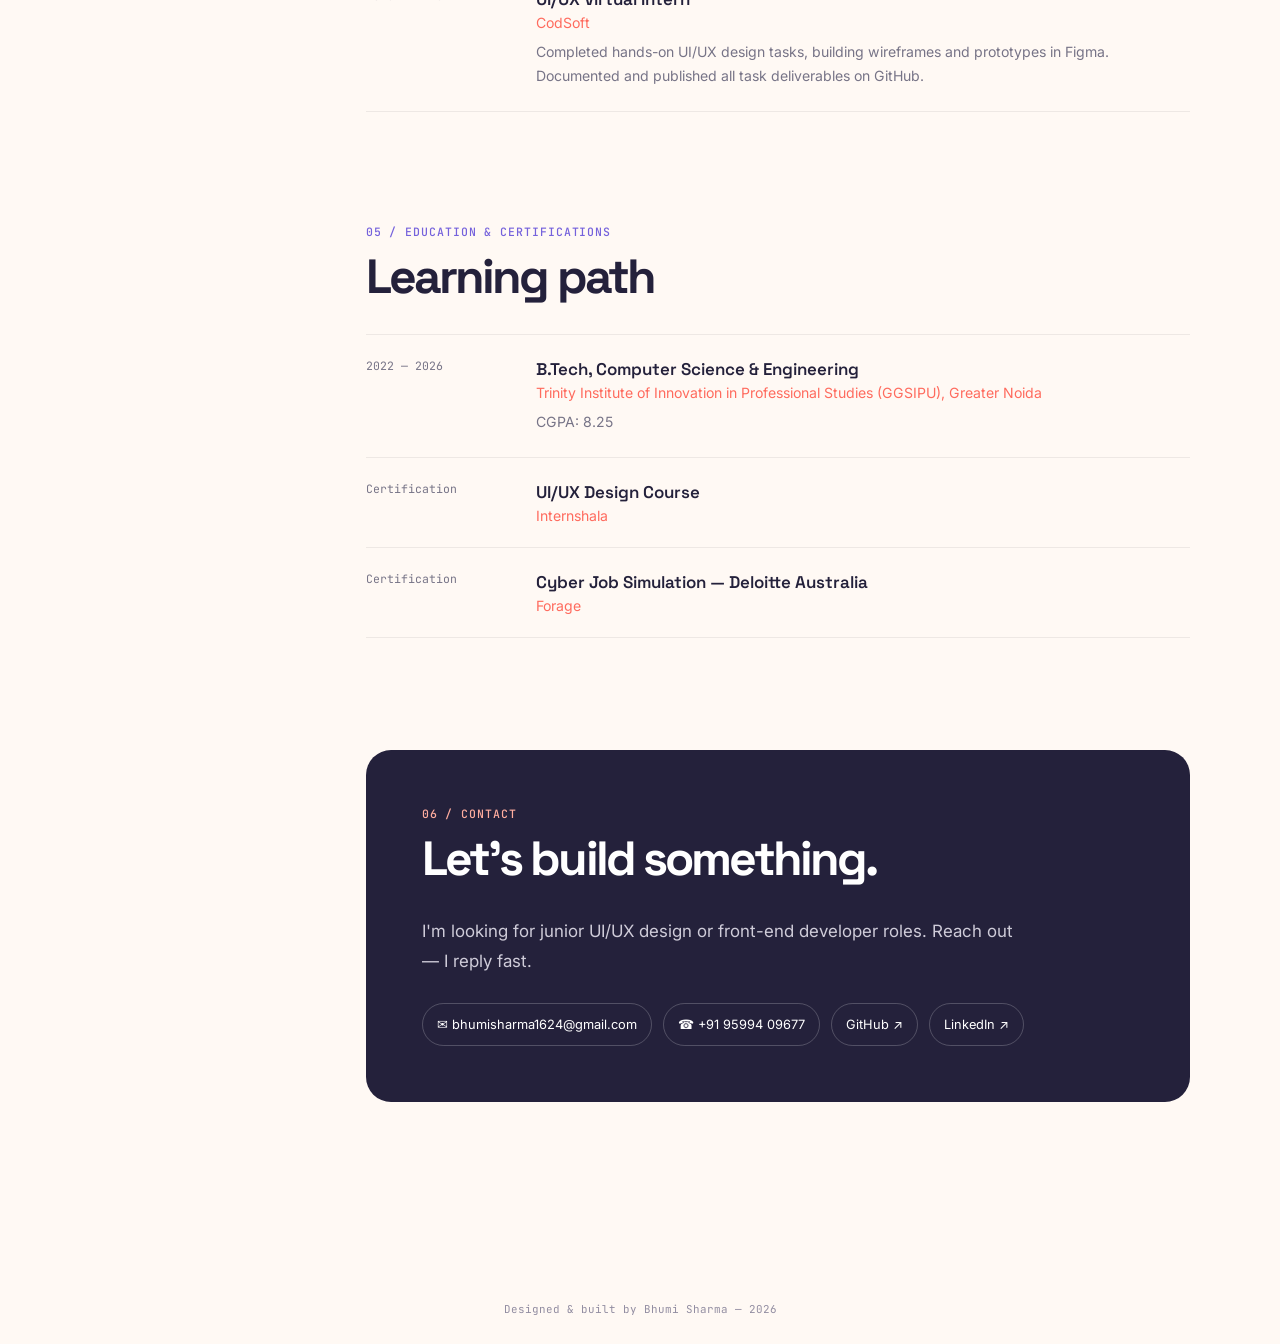
==== commit b718a182: "Update index.html" ====
--- a/index.html
+++ b/index.html
@@ -65,7 +65,7 @@
       <h2>A little about me</h2>
       <div class="about-text">
         <p>I'm a B.Tech Computer Science student (GGSIPU, 2026) with a growing focus on user-centered digital design. My work sits at the intersection of design and code — I prototype in Figma, then understand exactly how those screens get built in HTML, CSS and JavaScript.</p>
-        <p>I've completed a UI/UX design internship at CodSoft, an Internshala UI/UX certification, and a Deloitte Australia Cyber Job Simulation via Forage. Alongside design, I work with Power BI for data visualization and I'm building my foundations in Machine Learning and AI.</p>
+        <p>I've completed a 3 months UI/UX design internship at Wazirz sm pvt ltd, an Internshala UI/UX certification, and a Deloitte Australia Cyber Job Simulation via Forage. Alongside design, I work with Power BI for data visualization and I'm building my foundations in Machine Learning and AI.</p>
         <p>I'm most energized by taking a messy problem — a cluttered checkout flow, an unclear dashboard — and simplifying it into something people don't have to think twice about.</p>
       </div>
     </section>
